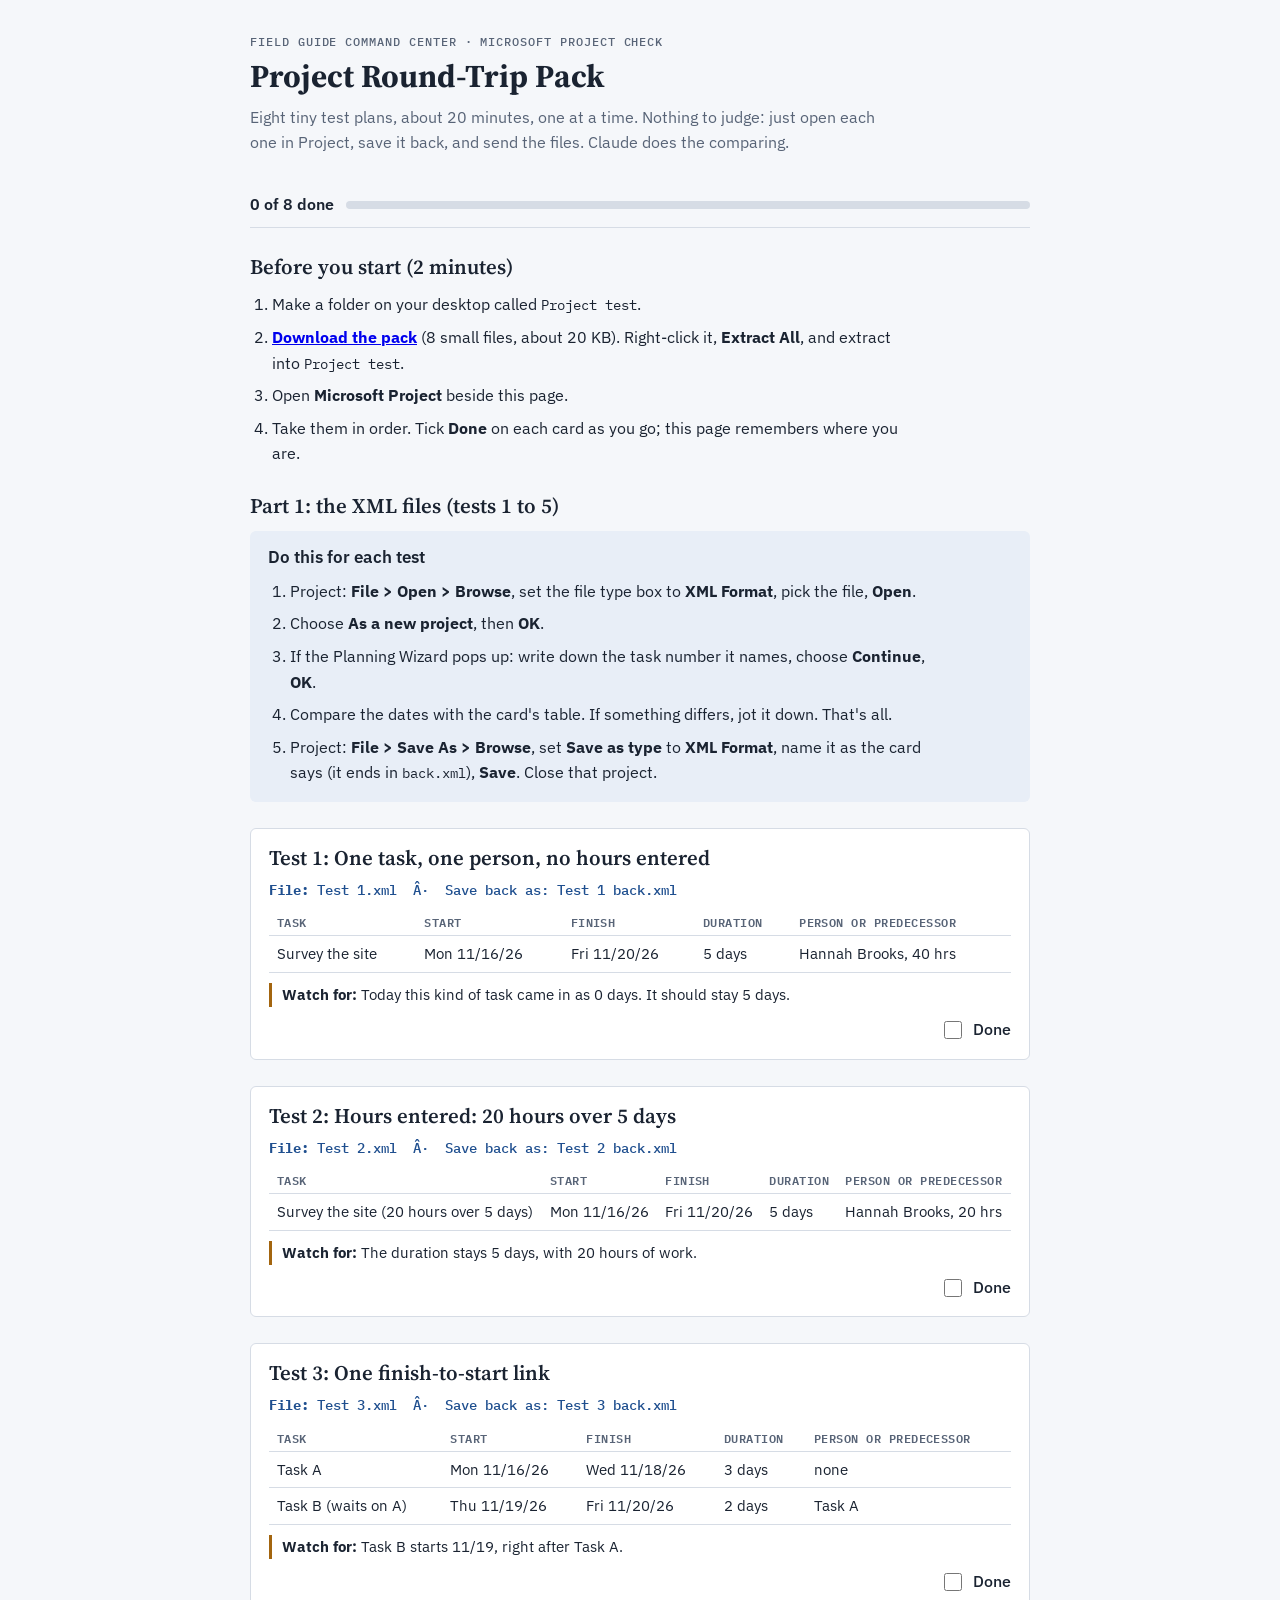
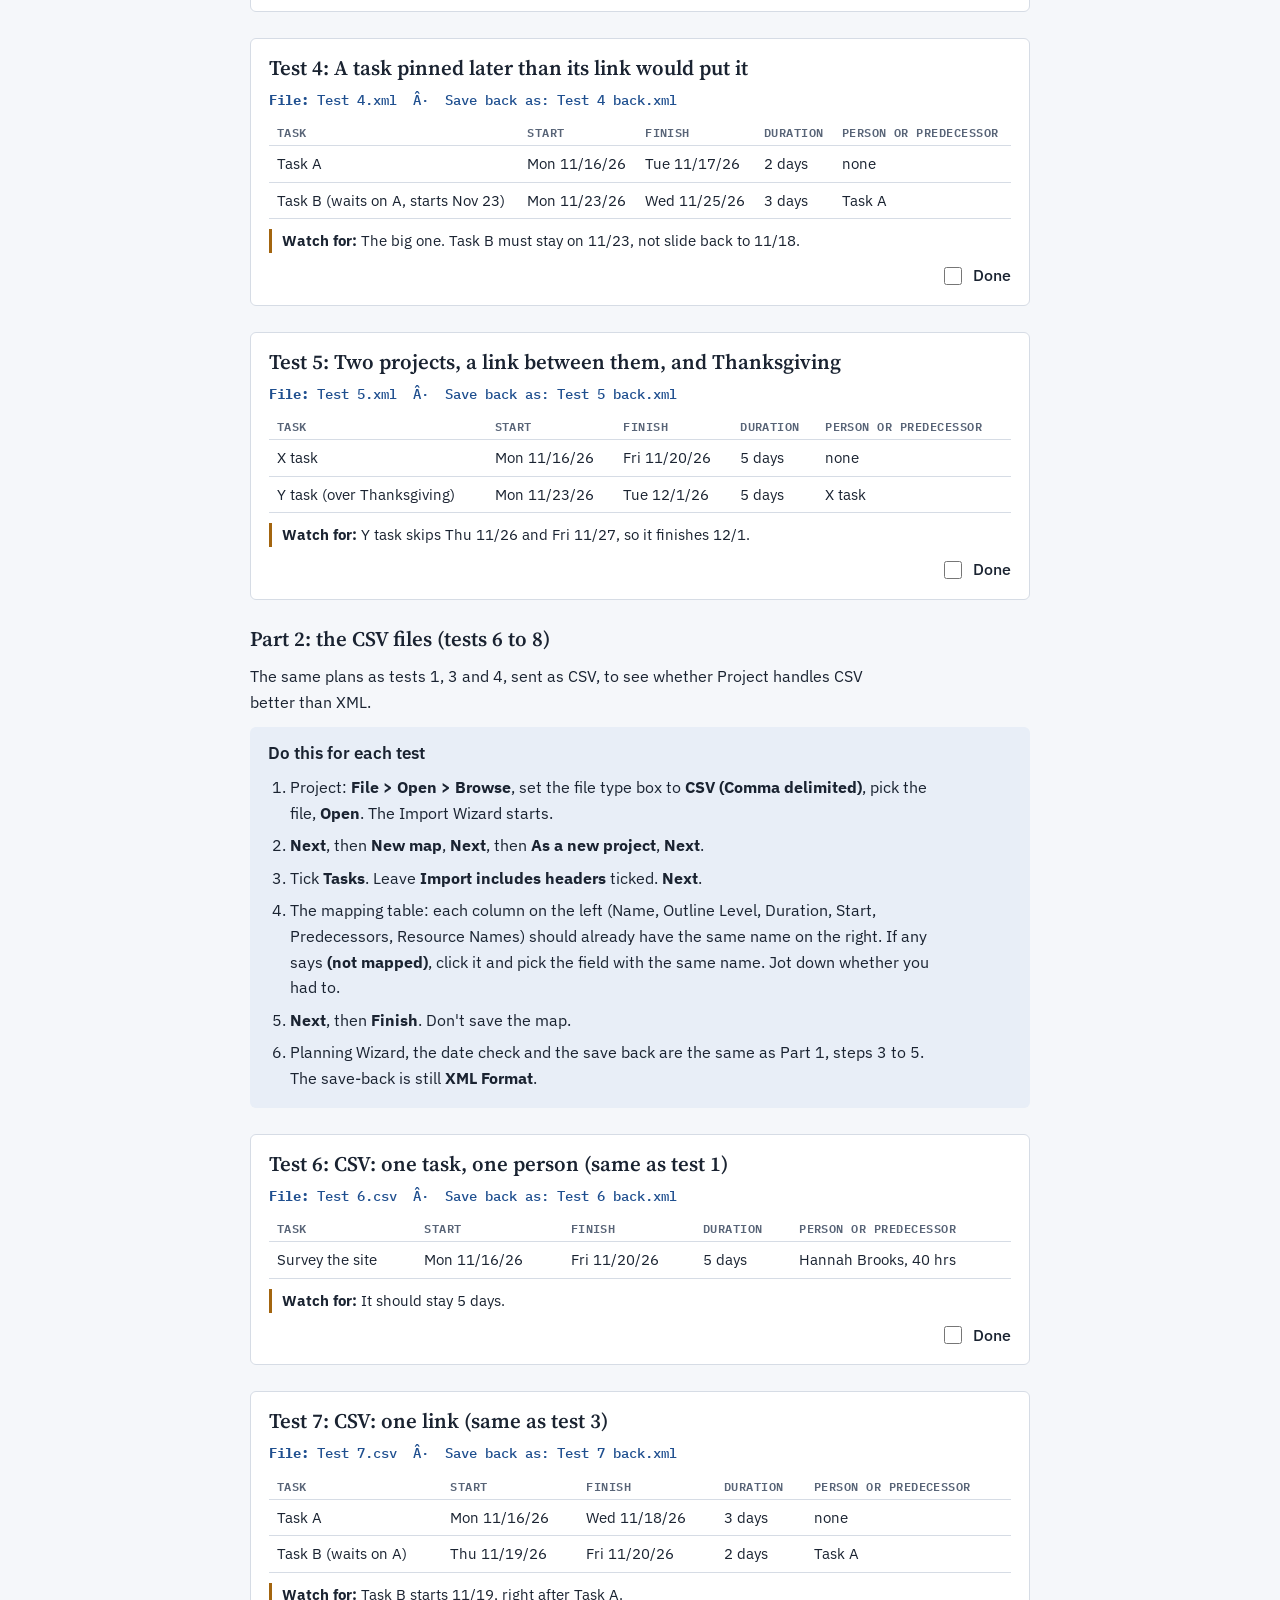
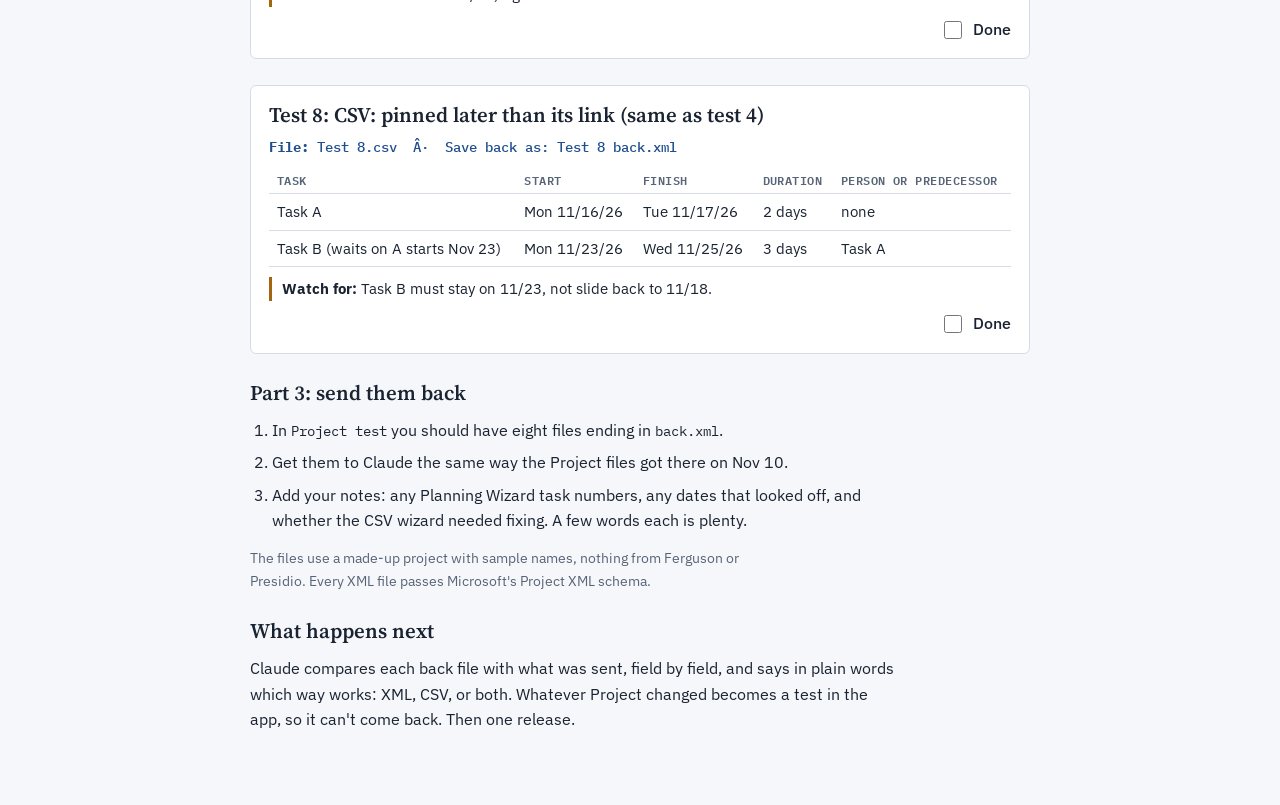
==== pt-0b9b662c30bc/index.html @ ad1e017f "Update downloads Nov 10, 2026" ====
<!doctype html><html lang="en"><head><meta charset="utf-8"><meta name="viewport" content="width=device-width, initial-scale=1"><meta name="robots" content="noindex, nofollow"><title>Project Round-Trip Pack</title>
<meta name="claude:viewport-fit-sides" content="cover">
<link rel="stylesheet" href="https://fonts.googleapis.com/css2?family=Source+Serif+4:opsz,wght@8..60,600;8..60,700&family=IBM+Plex+Sans:wght@400;500;600&family=IBM+Plex+Mono:wght@400;500&display=swap">
<style>
/* Layout: a guided walkthrough in one column; a sticky progress line, a routine box per part, one card per test file */
:root {
  --bg: #f5f7fa; --panel: #ffffff; --ink: #1a2331; --muted: #586477; --rule: #d6dce5;
  --accent: #1f4f8f; --ok: #2f7a4a; --warn: #a3650f; --tint: #e8eef7;
  --serif: "Source Serif 4", Georgia, serif;
  --sans: "IBM Plex Sans", "Segoe UI", system-ui, sans-serif;
  --mono: "IBM Plex Mono", Consolas, monospace;
}
@media (prefers-color-scheme: dark) { :root:not([data-theme="light"]) {
  --bg: #10151c; --panel: #18202a; --ink: #e4e9f0; --muted: #9aa6b6; --rule: #2c3644;
  --accent: #7fb0f0; --ok: #6cc38e; --warn: #e0a84e; --tint: #1c2838; color-scheme: dark } }
:root[data-theme="dark"] {
  --bg: #10151c; --panel: #18202a; --ink: #e4e9f0; --muted: #9aa6b6; --rule: #2c3644;
  --accent: #7fb0f0; --ok: #6cc38e; --warn: #e0a84e; --tint: #1c2838; color-scheme: dark }
body { background: var(--bg); color: var(--ink); font: 16px/1.6 var(--sans); }
body::before { content: ""; position: fixed; inset: 0 0 auto; height: env(safe-area-inset-top, 0px); z-index: 10; background: var(--bg); }
.wrap { max-width: 780px; margin: 0 auto; padding-block: 28px 64px; padding-left: max(16px, env(safe-area-inset-left, 0px)); padding-right: max(16px, env(safe-area-inset-right, 0px)); display: grid; gap: 26px; }
h1 { font: 700 2rem/1.15 var(--serif); margin: 0; text-wrap: balance; }
h2 { font: 600 1.3rem/1.25 var(--serif); margin: 0; text-wrap: balance; }
h3 { font: 600 1.05rem/1.3 var(--sans); margin: 0; }
p { margin: 0; max-width: 65ch; }
.lede { color: var(--muted); }
.eyebrow { font: 500 .74rem/1 var(--mono); letter-spacing: .08em; text-transform: uppercase; color: var(--muted); }
section { display: grid; gap: 12px; min-width: 0; }
ol, ul { margin: 0; padding-left: 22px; display: grid; gap: 7px; max-width: 65ch; }
code { font-family: var(--mono); font-size: .9em; }
.progress { position: sticky; top: env(safe-area-inset-top, 0px); z-index: 5; background: var(--bg); border-bottom: 1px solid var(--rule); padding-block: 10px; display: flex; gap: 12px; align-items: center; font-weight: 600; }
.bar { flex: 1; height: 8px; background: var(--rule); border-radius: 4px; overflow: hidden; }
.bar i { display: block; height: 100%; width: 0; background: var(--ok); transition: width .3s; }
@media (prefers-reduced-motion: reduce) { .bar i { transition: none; } }
.routine { background: var(--tint); border-radius: 6px; padding: 16px 18px; display: grid; gap: 10px; }
.card { background: var(--panel); border: 1px solid var(--rule); border-radius: 6px; padding: 16px 18px; display: grid; gap: 10px; min-width: 0; }
.card.is-done { border-color: var(--ok); }
.head { display: flex; flex-wrap: wrap; gap: 6px 14px; align-items: baseline; justify-content: space-between; }
.fname { font: 500 .88rem/1.3 var(--mono); color: var(--accent); overflow-wrap: anywhere; }
.tablewrap { overflow-x: auto; }
table { border-collapse: collapse; width: 100%; font-size: .92rem; font-variant-numeric: tabular-nums; }
th, td { text-align: left; vertical-align: top; padding: 6px 8px; border-bottom: 1px solid var(--rule); }
th { font: 600 .74rem/1.2 var(--mono); letter-spacing: .04em; text-transform: uppercase; color: var(--muted); }
.watch { border-left: 3px solid var(--warn); padding-left: 10px; font-size: .94rem; }
textarea { width: 100%; box-sizing: border-box; height: 5.5em; font: 12px/1.4 var(--mono); background: var(--bg); color: var(--ink); border: 1px solid var(--rule); border-radius: 4px; padding: 8px; resize: vertical; }
.row { display: flex; flex-wrap: wrap; gap: 10px 16px; align-items: center; }
button { font: 600 .9rem/1 var(--sans); color: var(--panel); background: var(--accent); border: 0; border-radius: 4px; padding: 9px 14px; cursor: pointer; }
button:focus-visible, textarea:focus-visible, input:focus-visible { outline: 2px solid var(--accent); outline-offset: 2px; }
label.check { display: flex; gap: 8px; align-items: center; font-weight: 500; cursor: pointer; }
input[type=checkbox] { width: 18px; height: 18px; accent-color: var(--ok); }
.done { color: var(--ok); font-weight: 600; font-size: .9rem; }
.small { font-size: .9rem; color: var(--muted); }
</style></head><body>

<div class="wrap">
  <header style="display:grid;gap:10px">
    <div class="eyebrow">Field Guide Command Center · Microsoft Project check</div>
    <h1>Project Round-Trip Pack</h1>
    <p class="lede">Eight tiny test plans, about 20 minutes, one at a time. Nothing to judge: just open each one in Project, save it back, and send the files. Claude does the comparing.</p>
  </header>

  <div class="progress" aria-live="polite"><span id="count">0 of 8 done</span><div class="bar"><i id="fill"></i></div></div>

  <section>
    <h2>Before you start (2 minutes)</h2>
    <ol>
      <li>Make a folder on your desktop called <code>Project test</code>.</li>
      <li><a href="Project-test-pack.zip"><b>Download the pack</b></a> (8 small files, about 20 KB). Right-click it, <b>Extract All</b>, and extract into <code>Project test</code>.</li>
      <li>Open <b>Microsoft Project</b> beside this page.</li>
      <li>Take them in order. Tick <b>Done</b> on each card as you go; this page remembers where you are.</li>
    </ol>
  </section>

  <section>
    <h2>Part 1: the XML files (tests 1 to 5)</h2>
    <div class="routine">
      <h3>Do this for each test</h3>
      <ol>
        <li>Project: <b>File &gt; Open &gt; Browse</b>, set the file type box to <b>XML Format</b>, pick the file, <b>Open</b>.</li>
        <li>Choose <b>As a new project</b>, then <b>OK</b>.</li>
        <li>If the Planning Wizard pops up: write down the task number it names, choose <b>Continue</b>, <b>OK</b>.</li>
        <li>Compare the dates with the card's table. If something differs, jot it down. That's all.</li>
        <li>Project: <b>File &gt; Save As &gt; Browse</b>, set <b>Save as type</b> to <b>XML Format</b>, name it as the card says (it ends in <code>back.xml</code>), <b>Save</b>. Close that project.</li>
      </ol>
    </div>
  </section>

    <section class="card" aria-labelledby="h1">
    <div class="head"><h2 id="h1">Test 1: One task, one person, no hours entered</h2></div>
    <p class="fname"><b>File:</b> Test 1.xml &nbsp;Â·&nbsp; Save back as: Test 1 back.xml</p>
    <div class="tablewrap"><table><thead><tr><th>Task</th><th>Start</th><th>Finish</th><th>Duration</th><th>Person or predecessor</th></tr></thead><tbody><tr><td>Survey the site</td><td>Mon 11/16/26</td><td>Fri 11/20/26</td><td>5 days</td><td>Hannah Brooks, 40 hrs</td></tr></tbody></table></div>
    <p class="watch"><b>Watch for:</b> Today this kind of task came in as 0 days. It should stay 5 days.</p>
        <div class="row"><label class="check" style="margin-left:auto"><input type="checkbox" id="d1" data-done="1"> Done</label></div>
  </section>
  <section class="card" aria-labelledby="h2">
    <div class="head"><h2 id="h2">Test 2: Hours entered: 20 hours over 5 days</h2></div>
    <p class="fname"><b>File:</b> Test 2.xml &nbsp;Â·&nbsp; Save back as: Test 2 back.xml</p>
    <div class="tablewrap"><table><thead><tr><th>Task</th><th>Start</th><th>Finish</th><th>Duration</th><th>Person or predecessor</th></tr></thead><tbody><tr><td>Survey the site (20 hours over 5 days)</td><td>Mon 11/16/26</td><td>Fri 11/20/26</td><td>5 days</td><td>Hannah Brooks, 20 hrs</td></tr></tbody></table></div>
    <p class="watch"><b>Watch for:</b> The duration stays 5 days, with 20 hours of work.</p>
        <div class="row"><label class="check" style="margin-left:auto"><input type="checkbox" id="d2" data-done="2"> Done</label></div>
  </section>
  <section class="card" aria-labelledby="h3">
    <div class="head"><h2 id="h3">Test 3: One finish-to-start link</h2></div>
    <p class="fname"><b>File:</b> Test 3.xml &nbsp;Â·&nbsp; Save back as: Test 3 back.xml</p>
    <div class="tablewrap"><table><thead><tr><th>Task</th><th>Start</th><th>Finish</th><th>Duration</th><th>Person or predecessor</th></tr></thead><tbody><tr><td>Task A</td><td>Mon 11/16/26</td><td>Wed 11/18/26</td><td>3 days</td><td>none</td></tr><tr><td>Task B (waits on A)</td><td>Thu 11/19/26</td><td>Fri 11/20/26</td><td>2 days</td><td>Task A</td></tr></tbody></table></div>
    <p class="watch"><b>Watch for:</b> Task B starts 11/19, right after Task A.</p>
        <div class="row"><label class="check" style="margin-left:auto"><input type="checkbox" id="d3" data-done="3"> Done</label></div>
  </section>
  <section class="card" aria-labelledby="h4">
    <div class="head"><h2 id="h4">Test 4: A task pinned later than its link would put it</h2></div>
    <p class="fname"><b>File:</b> Test 4.xml &nbsp;Â·&nbsp; Save back as: Test 4 back.xml</p>
    <div class="tablewrap"><table><thead><tr><th>Task</th><th>Start</th><th>Finish</th><th>Duration</th><th>Person or predecessor</th></tr></thead><tbody><tr><td>Task A</td><td>Mon 11/16/26</td><td>Tue 11/17/26</td><td>2 days</td><td>none</td></tr><tr><td>Task B (waits on A, starts Nov 23)</td><td>Mon 11/23/26</td><td>Wed 11/25/26</td><td>3 days</td><td>Task A</td></tr></tbody></table></div>
    <p class="watch"><b>Watch for:</b> The big one. Task B must stay on 11/23, not slide back to 11/18.</p>
        <div class="row"><label class="check" style="margin-left:auto"><input type="checkbox" id="d4" data-done="4"> Done</label></div>
  </section>
  <section class="card" aria-labelledby="h5">
    <div class="head"><h2 id="h5">Test 5: Two projects, a link between them, and Thanksgiving</h2></div>
    <p class="fname"><b>File:</b> Test 5.xml &nbsp;Â·&nbsp; Save back as: Test 5 back.xml</p>
    <div class="tablewrap"><table><thead><tr><th>Task</th><th>Start</th><th>Finish</th><th>Duration</th><th>Person or predecessor</th></tr></thead><tbody><tr><td>X task</td><td>Mon 11/16/26</td><td>Fri 11/20/26</td><td>5 days</td><td>none</td></tr><tr><td>Y task (over Thanksgiving)</td><td>Mon 11/23/26</td><td>Tue 12/1/26</td><td>5 days</td><td>X task</td></tr></tbody></table></div>
    <p class="watch"><b>Watch for:</b> Y task skips Thu 11/26 and Fri 11/27, so it finishes 12/1.</p>
        <div class="row"><label class="check" style="margin-left:auto"><input type="checkbox" id="d5" data-done="5"> Done</label></div>
  </section>

  <section>
    <h2>Part 2: the CSV files (tests 6 to 8)</h2>
    <p>The same plans as tests 1, 3 and 4, sent as CSV, to see whether Project handles CSV better than XML.</p>
    <div class="routine">
      <h3>Do this for each test</h3>
      <ol>
        <li>Project: <b>File &gt; Open &gt; Browse</b>, set the file type box to <b>CSV (Comma delimited)</b>, pick the file, <b>Open</b>. The Import Wizard starts.</li>
        <li><b>Next</b>, then <b>New map</b>, <b>Next</b>, then <b>As a new project</b>, <b>Next</b>.</li>
        <li>Tick <b>Tasks</b>. Leave <b>Import includes headers</b> ticked. <b>Next</b>.</li>
        <li>The mapping table: each column on the left (Name, Outline Level, Duration, Start, Predecessors, Resource Names) should already have the same name on the right. If any says <b>(not mapped)</b>, click it and pick the field with the same name. Jot down whether you had to.</li>
        <li><b>Next</b>, then <b>Finish</b>. Don't save the map.</li>
        <li>Planning Wizard, the date check and the save back are the same as Part 1, steps 3 to 5. The save-back is still <b>XML Format</b>.</li>
      </ol>
    </div>
  </section>

    <section class="card" aria-labelledby="h6">
    <div class="head"><h2 id="h6">Test 6: CSV: one task, one person (same as test 1)</h2></div>
    <p class="fname"><b>File:</b> Test 6.csv &nbsp;Â·&nbsp; Save back as: Test 6 back.xml</p>
    <div class="tablewrap"><table><thead><tr><th>Task</th><th>Start</th><th>Finish</th><th>Duration</th><th>Person or predecessor</th></tr></thead><tbody><tr><td>Survey the site</td><td>Mon 11/16/26</td><td>Fri 11/20/26</td><td>5 days</td><td>Hannah Brooks, 40 hrs</td></tr></tbody></table></div>
    <p class="watch"><b>Watch for:</b> It should stay 5 days.</p>
        <div class="row"><label class="check" style="margin-left:auto"><input type="checkbox" id="d6" data-done="6"> Done</label></div>
  </section>
  <section class="card" aria-labelledby="h7">
    <div class="head"><h2 id="h7">Test 7: CSV: one link (same as test 3)</h2></div>
    <p class="fname"><b>File:</b> Test 7.csv &nbsp;Â·&nbsp; Save back as: Test 7 back.xml</p>
    <div class="tablewrap"><table><thead><tr><th>Task</th><th>Start</th><th>Finish</th><th>Duration</th><th>Person or predecessor</th></tr></thead><tbody><tr><td>Task A</td><td>Mon 11/16/26</td><td>Wed 11/18/26</td><td>3 days</td><td>none</td></tr><tr><td>Task B (waits on A)</td><td>Thu 11/19/26</td><td>Fri 11/20/26</td><td>2 days</td><td>Task A</td></tr></tbody></table></div>
    <p class="watch"><b>Watch for:</b> Task B starts 11/19, right after Task A.</p>
        <div class="row"><label class="check" style="margin-left:auto"><input type="checkbox" id="d7" data-done="7"> Done</label></div>
  </section>
  <section class="card" aria-labelledby="h8">
    <div class="head"><h2 id="h8">Test 8: CSV: pinned later than its link (same as test 4)</h2></div>
    <p class="fname"><b>File:</b> Test 8.csv &nbsp;Â·&nbsp; Save back as: Test 8 back.xml</p>
    <div class="tablewrap"><table><thead><tr><th>Task</th><th>Start</th><th>Finish</th><th>Duration</th><th>Person or predecessor</th></tr></thead><tbody><tr><td>Task A</td><td>Mon 11/16/26</td><td>Tue 11/17/26</td><td>2 days</td><td>none</td></tr><tr><td>Task B (waits on A starts Nov 23)</td><td>Mon 11/23/26</td><td>Wed 11/25/26</td><td>3 days</td><td>Task A</td></tr></tbody></table></div>
    <p class="watch"><b>Watch for:</b> Task B must stay on 11/23, not slide back to 11/18.</p>
        <div class="row"><label class="check" style="margin-left:auto"><input type="checkbox" id="d8" data-done="8"> Done</label></div>
  </section>

  <section>
    <h2>Part 3: send them back</h2>
    <ol>
      <li>In <code>Project test</code> you should have eight files ending in <code>back.xml</code>.</li>
      <li>Get them to Claude the same way the Project files got there on Nov 10.</li>
      <li>Add your notes: any Planning Wizard task numbers, any dates that looked off, and whether the CSV wizard needed fixing. A few words each is plenty.</li>
    </ol>
    <p class="small">The files use a made-up project with sample names, nothing from Ferguson or Presidio. Every XML file passes Microsoft's Project XML schema.</p>
  </section>

  <section>
    <h2>What happens next</h2>
    <p>Claude compares each back file with what was sent, field by field, and says in plain words which way works: XML, CSV, or both. Whatever Project changed becomes a test in the app, so it can't come back. Then one release.</p>
  </section>
</div>

<script>
const KEY = 'pack-done-v2';
let done = {};
try { done = JSON.parse(localStorage.getItem(KEY) || '{}') || {}; } catch (e) { done = {}; }
const boxes = [...document.querySelectorAll('input[data-done]')];
const paint = () => {
  const n = boxes.filter(b => b.checked).length;
  document.getElementById('count').textContent = `${n} of ${boxes.length} done`;
  document.getElementById('fill').style.width = (100 * n / boxes.length) + '%';
  boxes.forEach(b => b.closest('.card').classList.toggle('is-done', b.checked));
};
boxes.forEach(b => {
  b.checked = !!done[b.dataset.done];
  b.addEventListener('change', () => {
    done[b.dataset.done] = b.checked;
    try { localStorage.setItem(KEY, JSON.stringify(done)); } catch (e) {}
    paint();
  });
});
paint();
document.querySelectorAll('[data-copy]').forEach(b => b.addEventListener('click', () => {
  const ta = document.getElementById(b.dataset.copy), msg = b.parentElement.querySelector('.done');
  const fallback = () => { ta.focus(); ta.select(); msg.textContent = 'Selected: press Ctrl+C'; };
  try {
    navigator.clipboard.writeText(ta.value).then(() => { msg.textContent = 'Copied. Paste into Notepad.'; }, fallback);
  } catch (e) { fallback(); }
}));
</script></body></html>
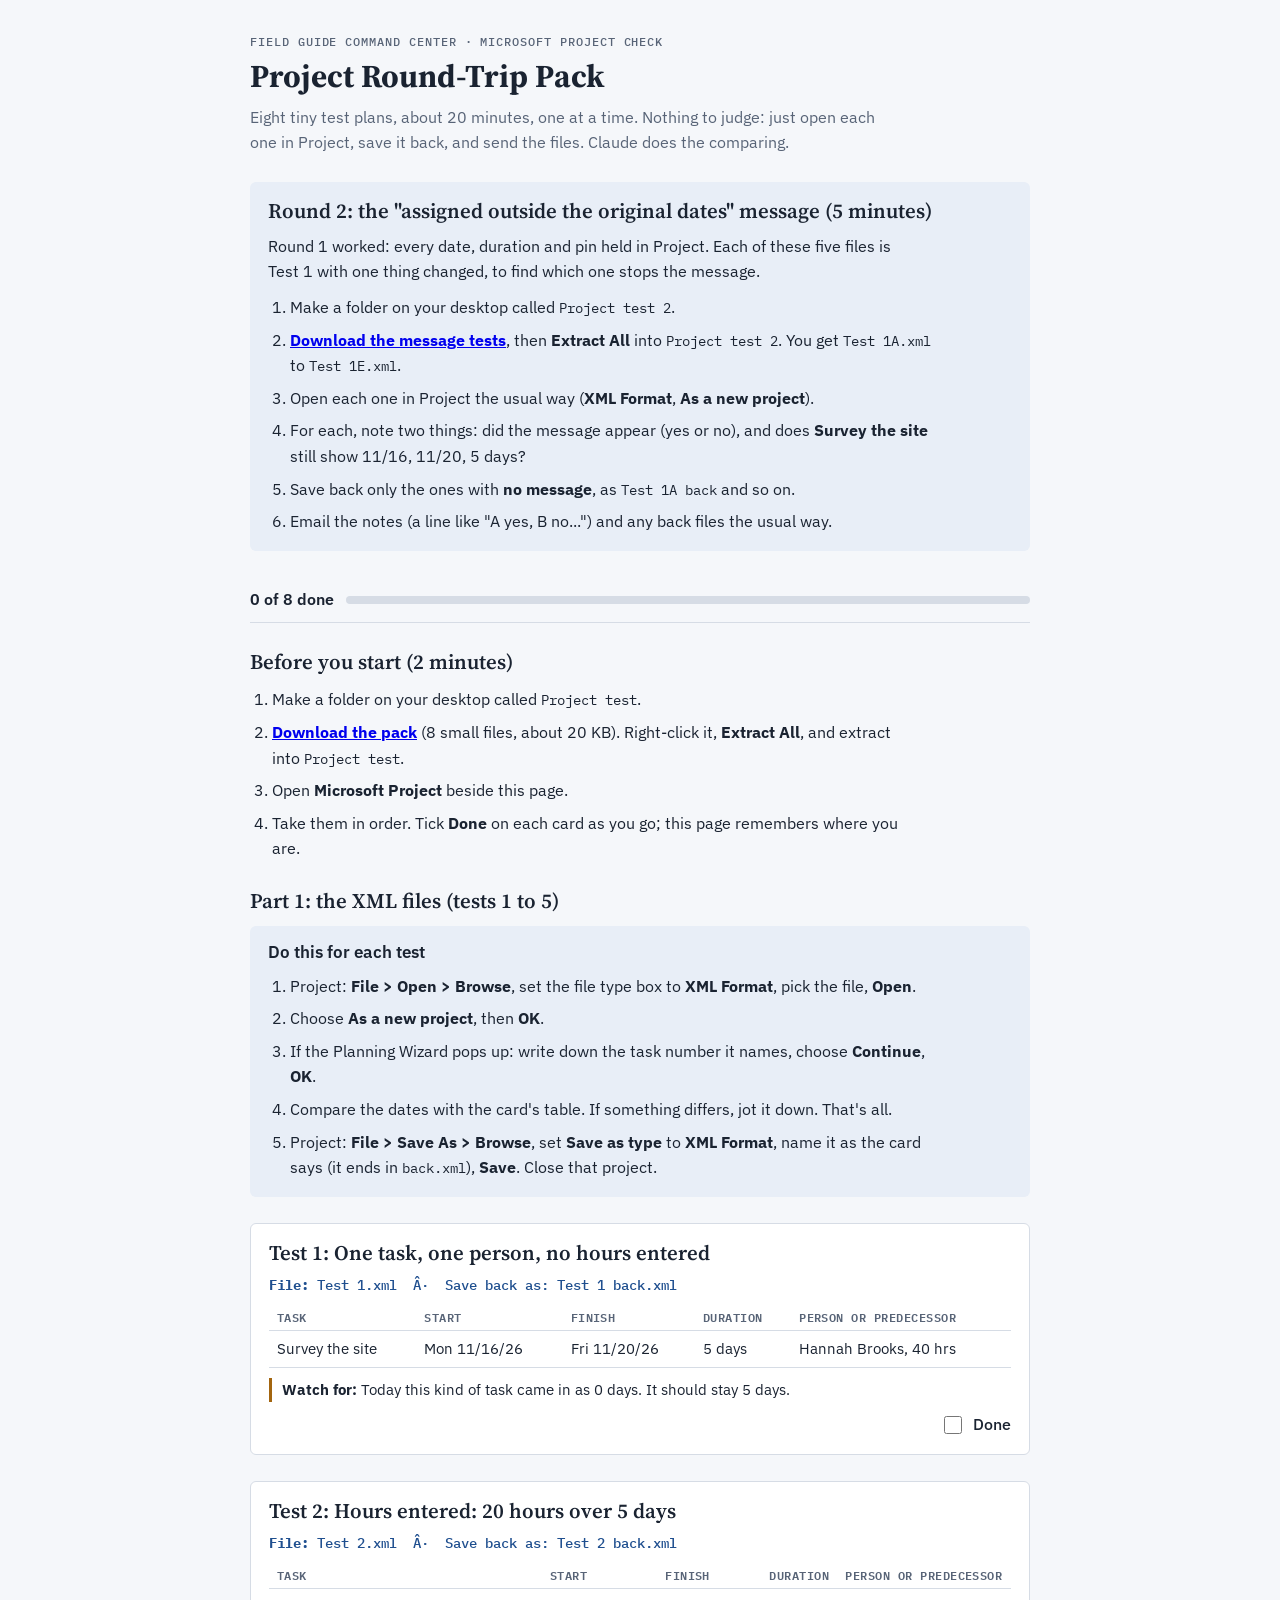
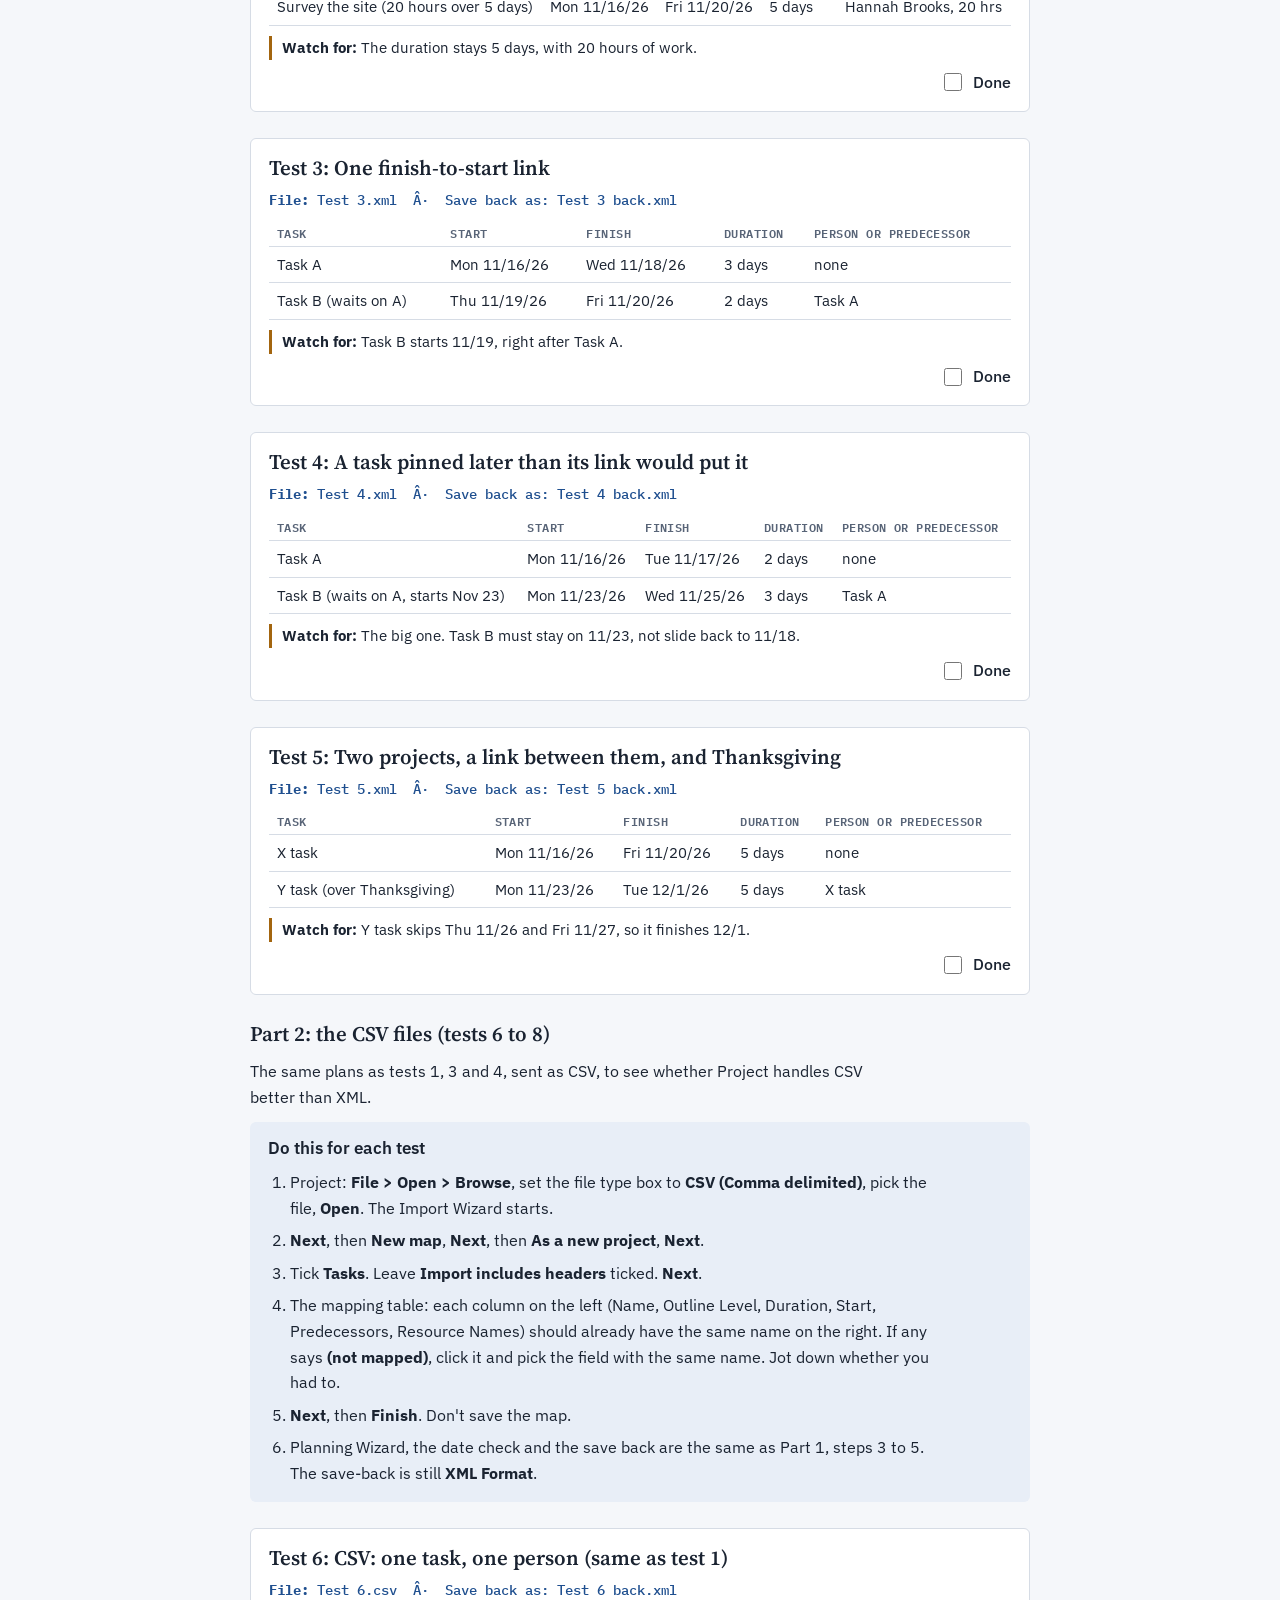
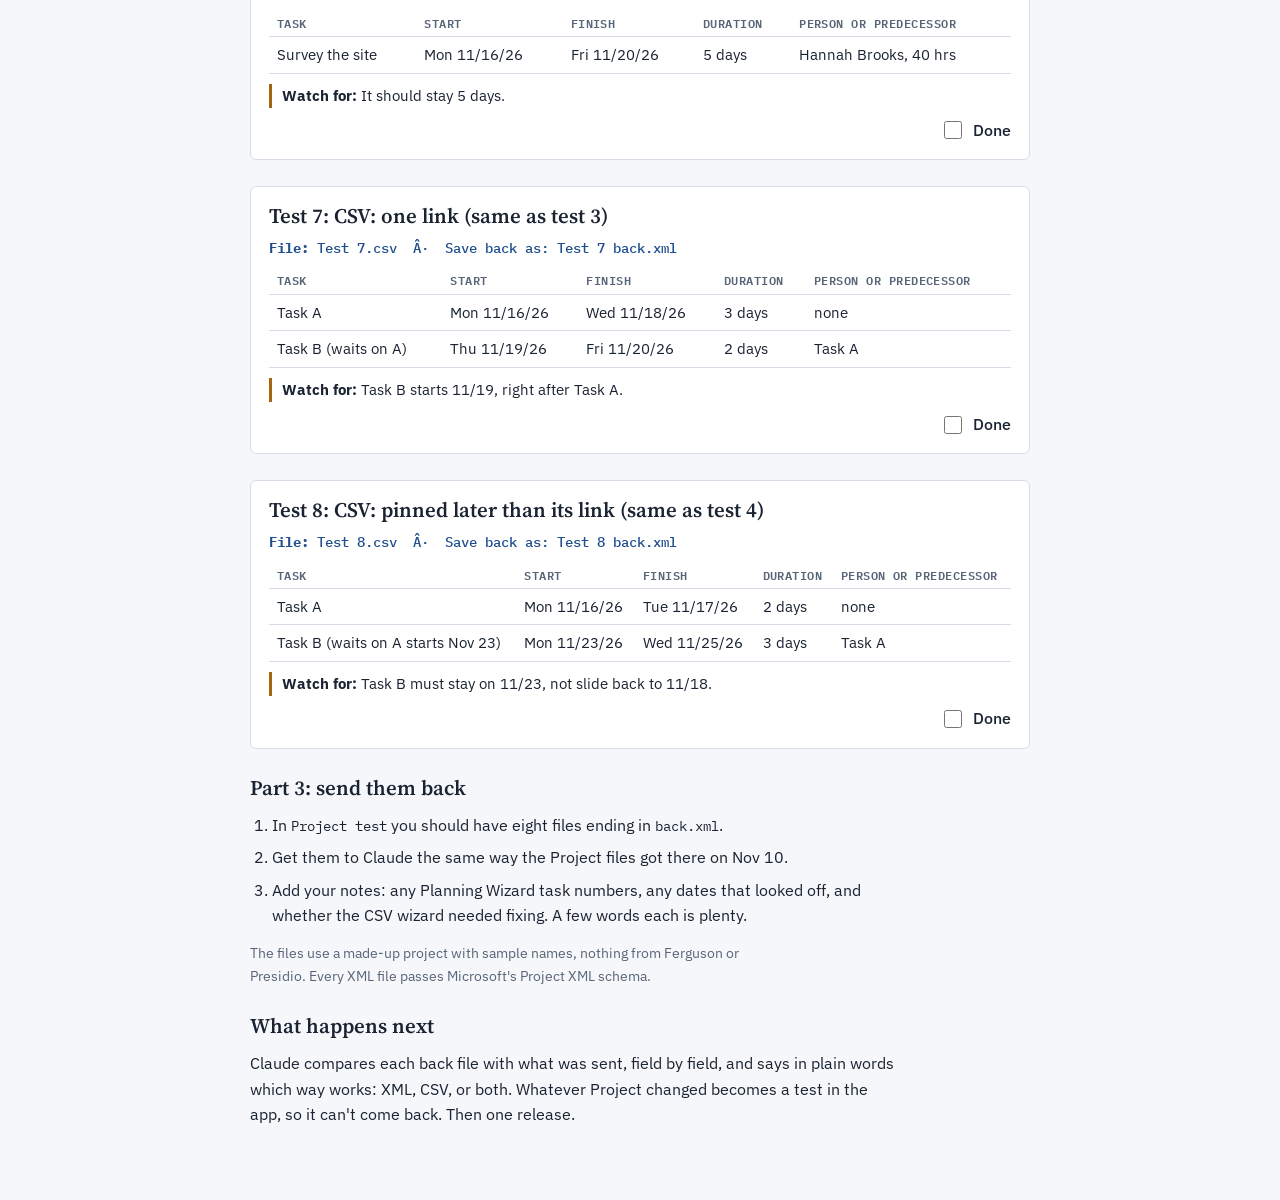
==== commit 6594e00a: "Update downloads Nov 10, 2026" ====
--- a/pt-0b9b662c30bc/index.html
+++ b/pt-0b9b662c30bc/index.html
@@ -59,6 +59,19 @@
     <p class="lede">Eight tiny test plans, about 20 minutes, one at a time. Nothing to judge: just open each one in Project, save it back, and send the files. Claude does the comparing.</p>
   </header>
 
+  <section class="routine" aria-labelledby="r2">
+    <h2 id="r2">Round 2: the "assigned outside the original dates" message (5 minutes)</h2>
+    <p>Round 1 worked: every date, duration and pin held in Project. Each of these five files is Test 1 with one thing changed, to find which one stops the message.</p>
+    <ol>
+      <li>Make a folder on your desktop called <code>Project test 2</code>.</li>
+      <li><a href="Message-tests.zip"><b>Download the message tests</b></a>, then <b>Extract All</b> into <code>Project test 2</code>. You get <code>Test 1A.xml</code> to <code>Test 1E.xml</code>.</li>
+      <li>Open each one in Project the usual way (<b>XML Format</b>, <b>As a new project</b>).</li>
+      <li>For each, note two things: did the message appear (yes or no), and does <b>Survey the site</b> still show 11/16, 11/20, 5 days?</li>
+      <li>Save back only the ones with <b>no message</b>, as <code>Test 1A back</code> and so on.</li>
+      <li>Email the notes (a line like "A yes, B no...") and any back files the usual way.</li>
+    </ol>
+  </section>
+
   <div class="progress" aria-live="polite"><span id="count">0 of 8 done</span><div class="bar"><i id="fill"></i></div></div>
 
   <section>
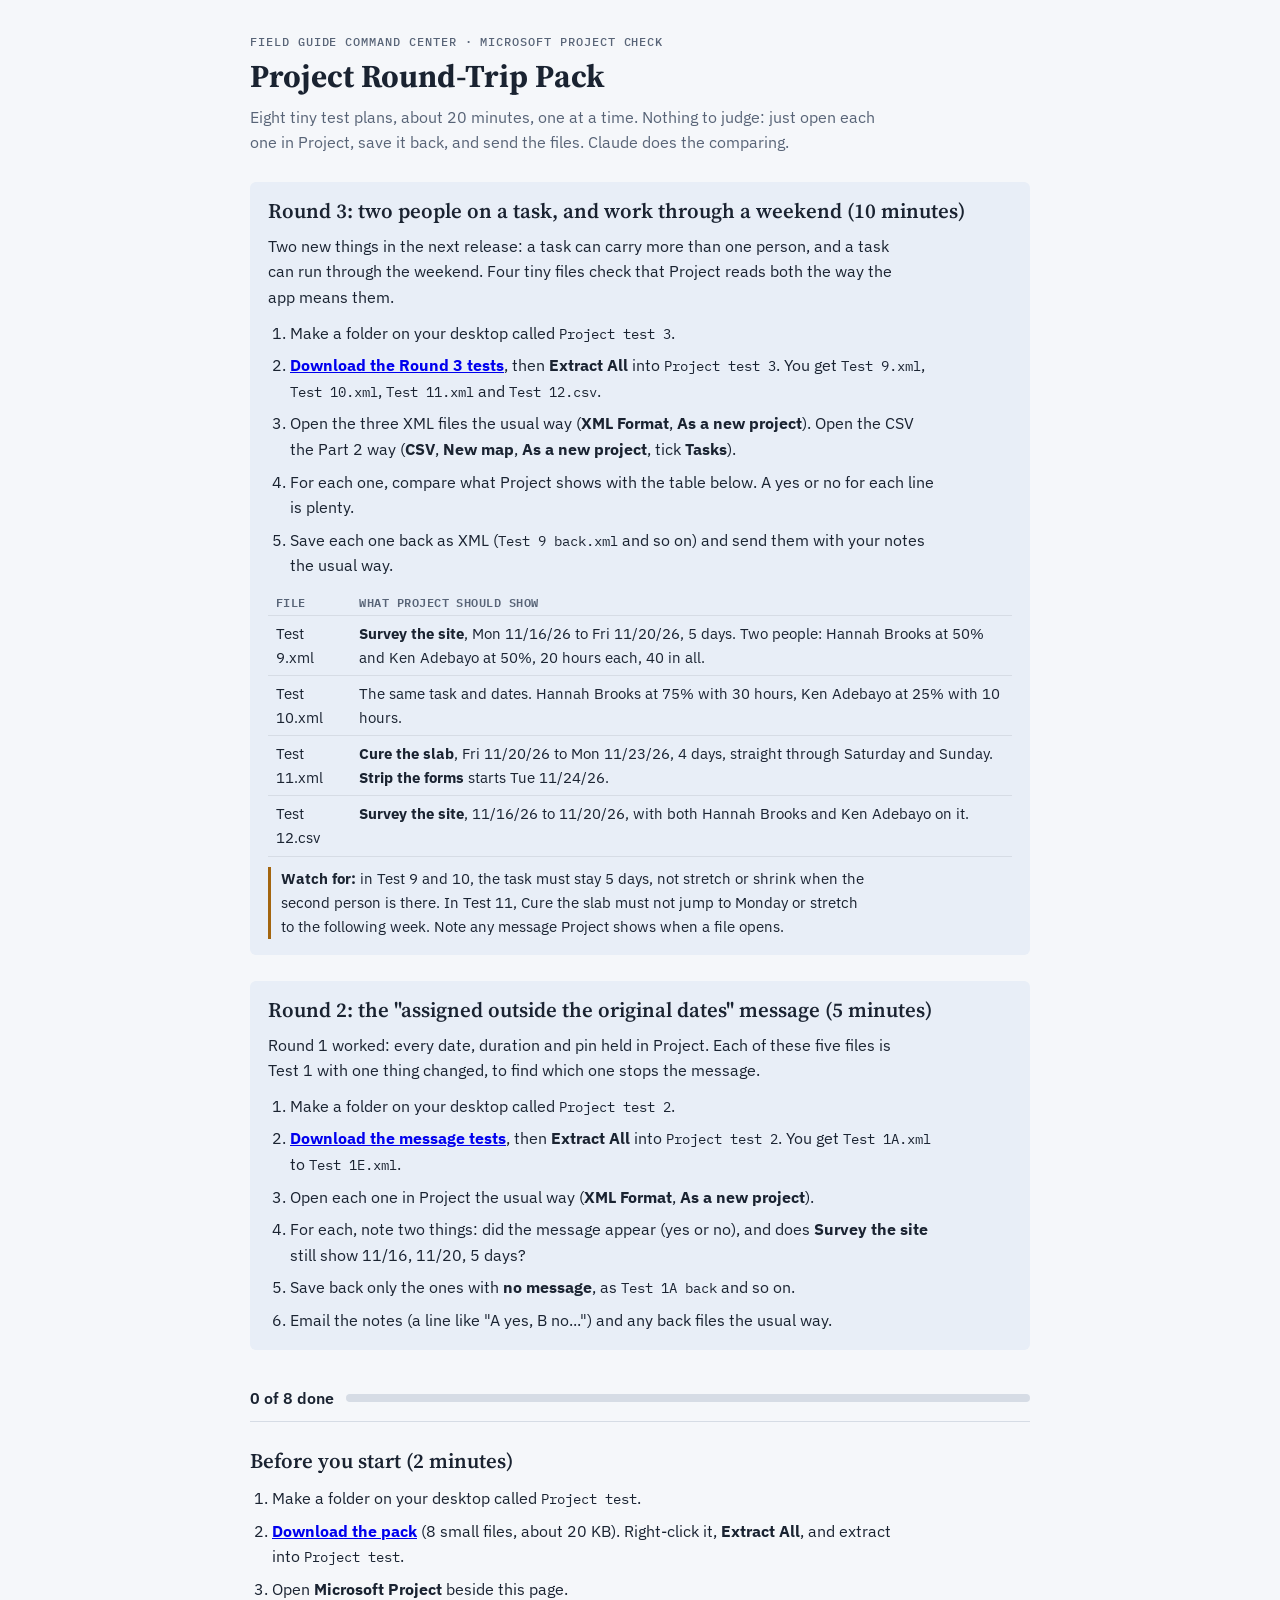
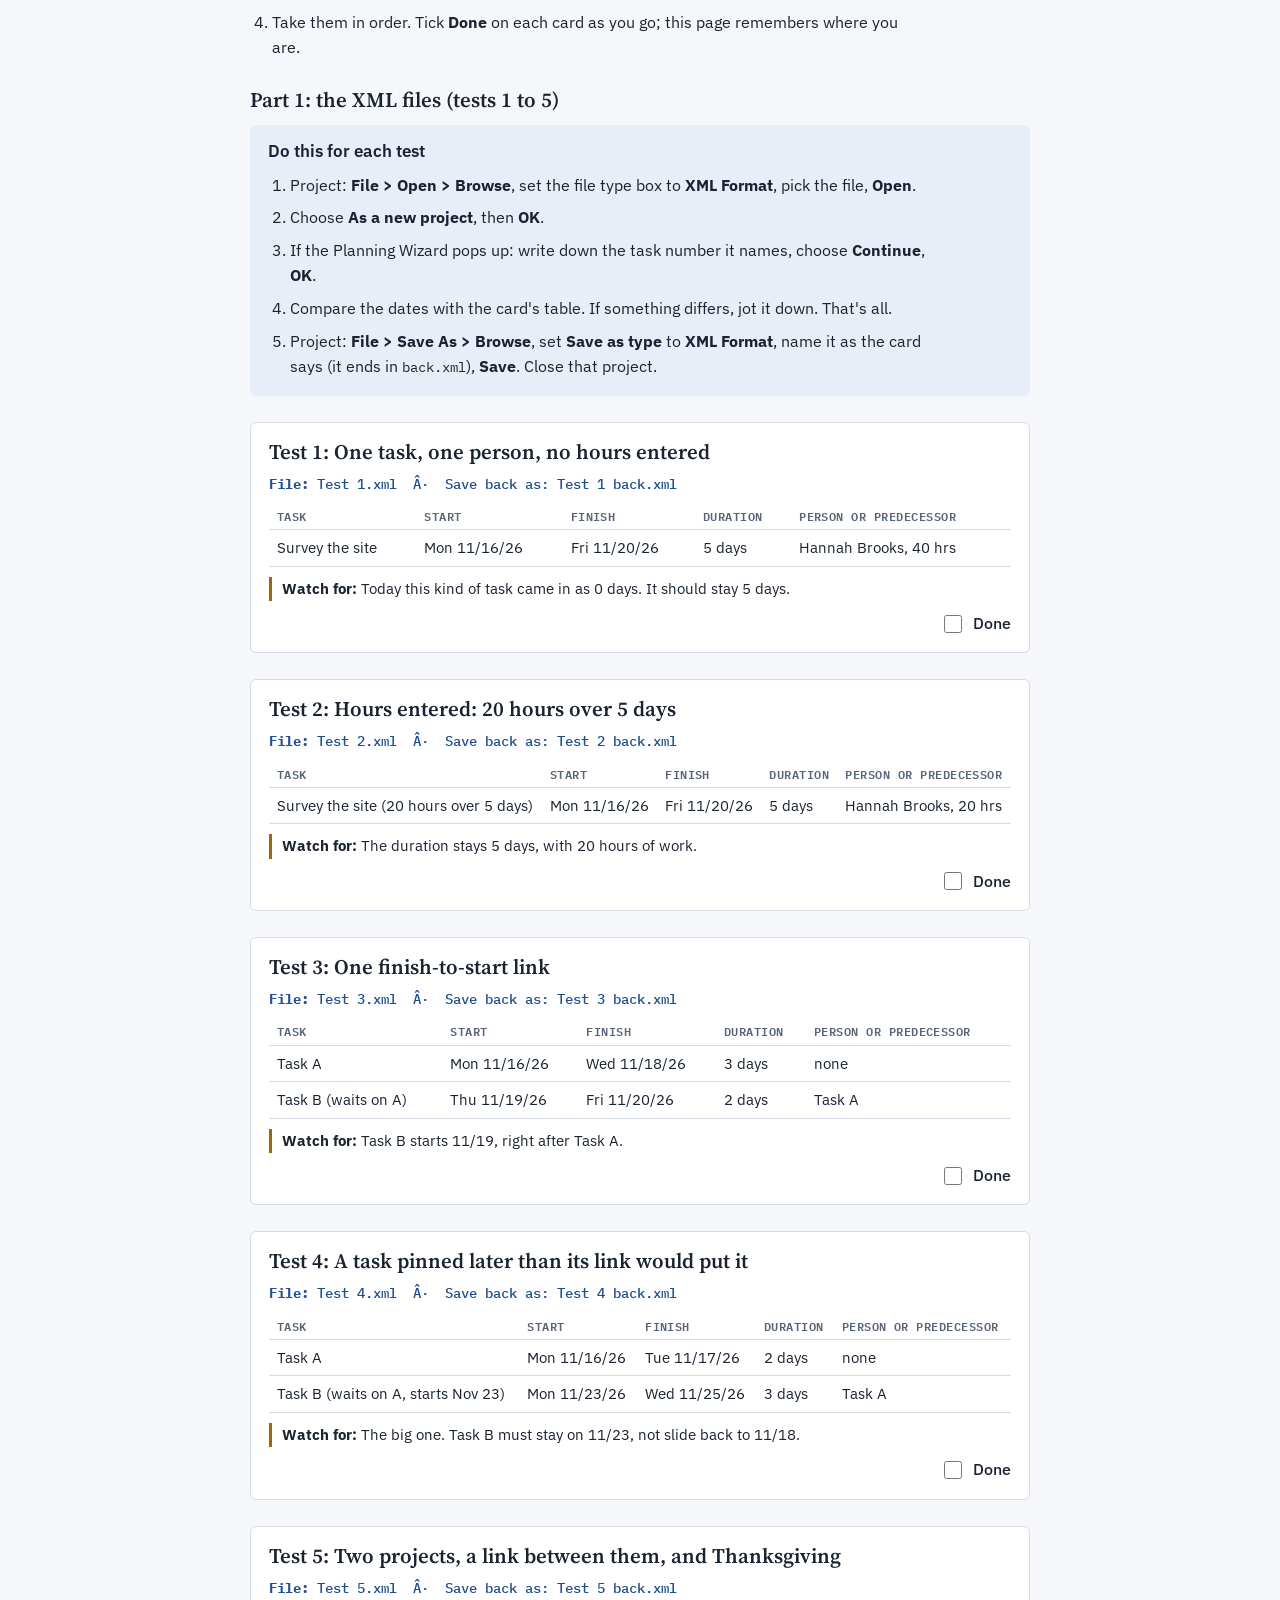
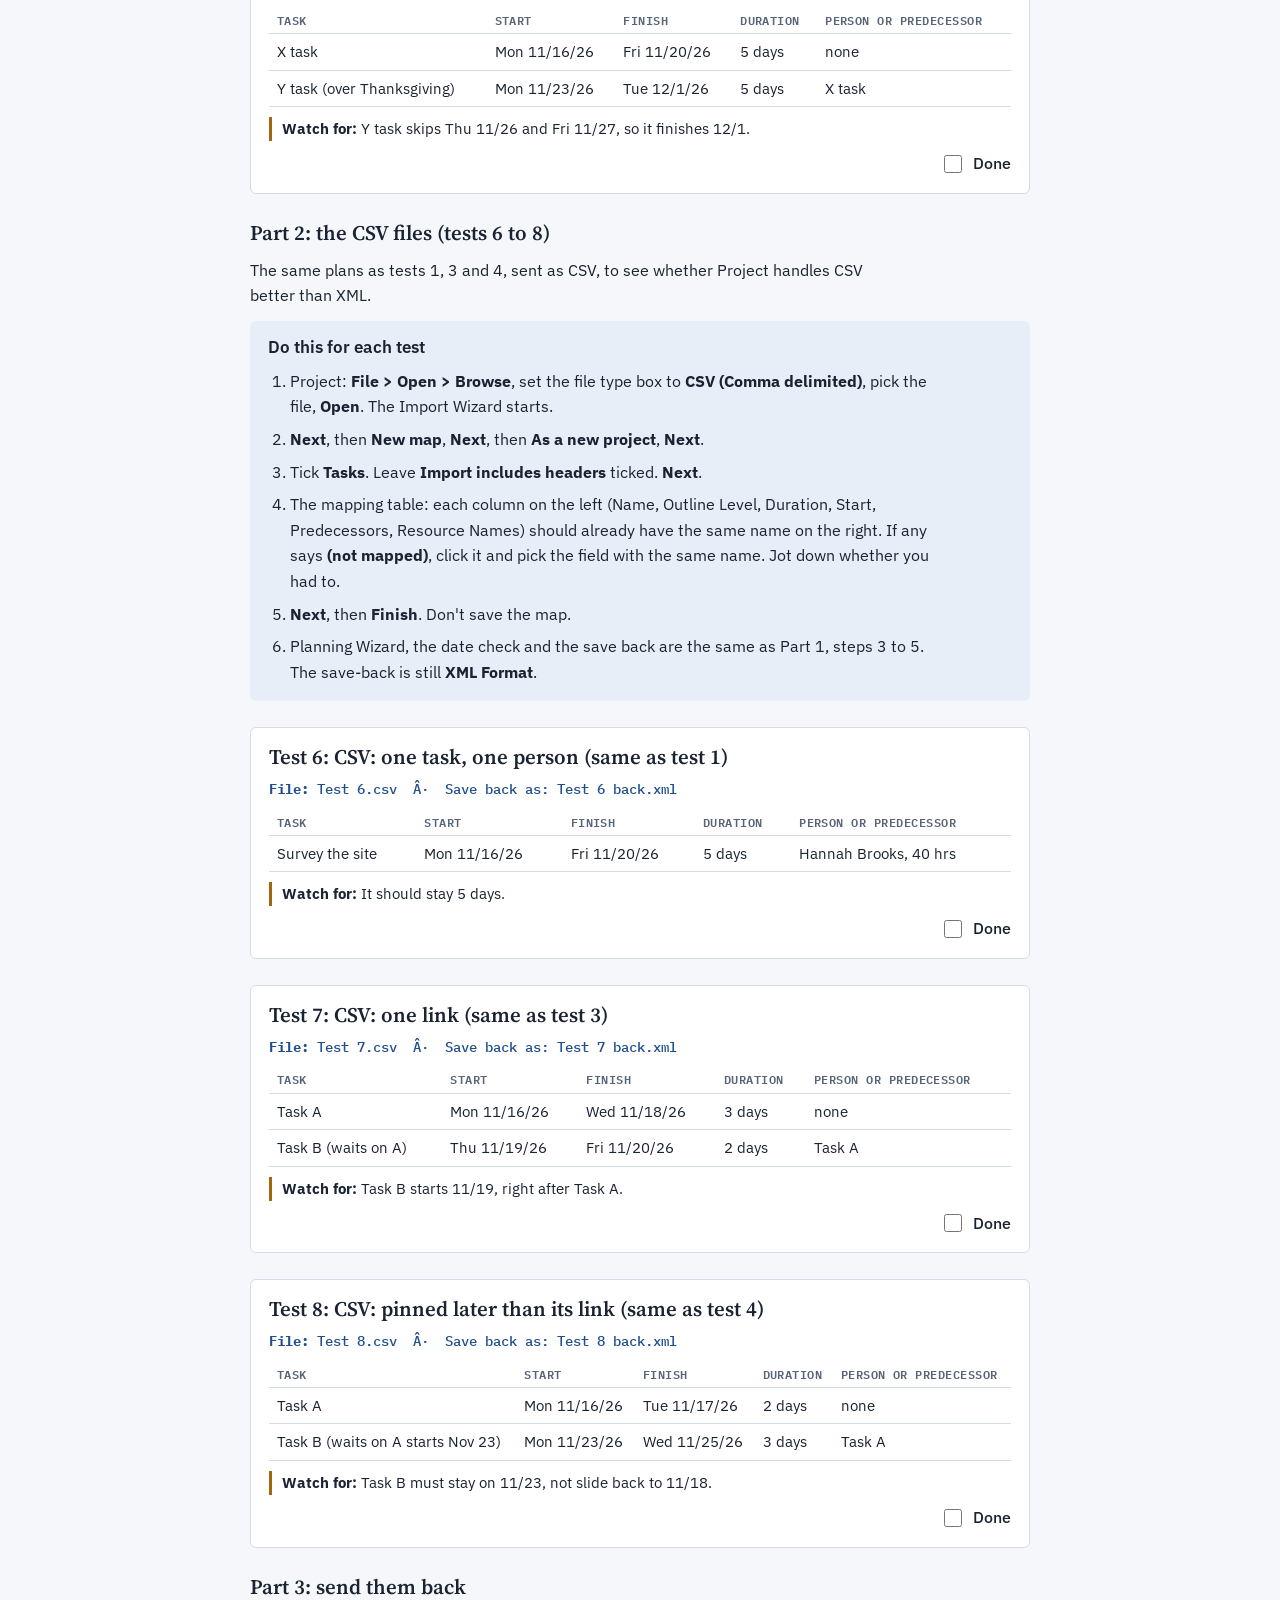
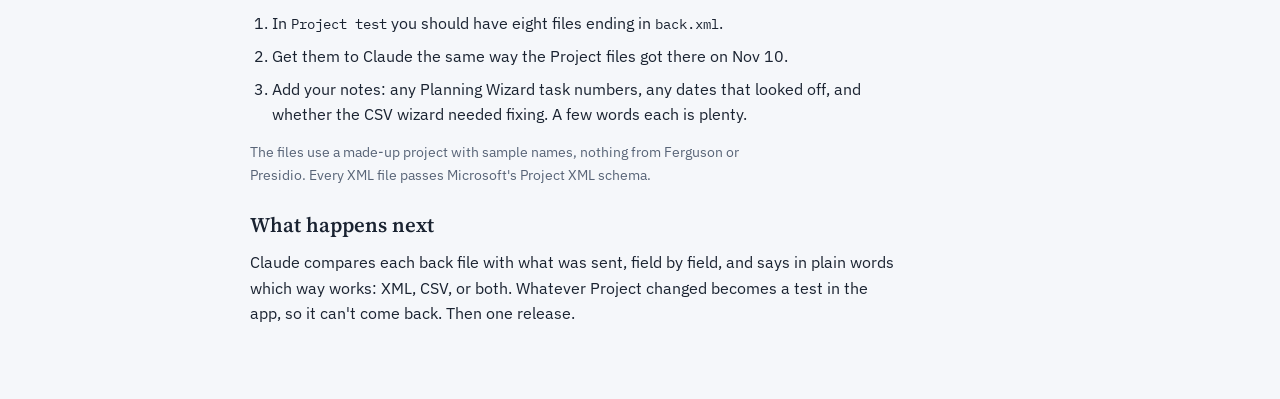
==== commit 7487c88a: "Update downloads Nov 13, 2026" ====
--- a/pt-0b9b662c30bc/index.html
+++ b/pt-0b9b662c30bc/index.html
@@ -59,6 +59,25 @@
     <p class="lede">Eight tiny test plans, about 20 minutes, one at a time. Nothing to judge: just open each one in Project, save it back, and send the files. Claude does the comparing.</p>
   </header>
 
+  <section class="routine" aria-labelledby="r3">
+    <h2 id="r3">Round 3: two people on a task, and work through a weekend (10 minutes)</h2>
+    <p>Two new things in the next release: a task can carry more than one person, and a task can run through the weekend. Four tiny files check that Project reads both the way the app means them.</p>
+    <ol>
+      <li>Make a folder on your desktop called <code>Project test 3</code>.</li>
+      <li><a href="Round-3-tests.zip"><b>Download the Round 3 tests</b></a>, then <b>Extract All</b> into <code>Project test 3</code>. You get <code>Test 9.xml</code>, <code>Test 10.xml</code>, <code>Test 11.xml</code> and <code>Test 12.csv</code>.</li>
+      <li>Open the three XML files the usual way (<b>XML Format</b>, <b>As a new project</b>). Open the CSV the Part 2 way (<b>CSV</b>, <b>New map</b>, <b>As a new project</b>, tick <b>Tasks</b>).</li>
+      <li>For each one, compare what Project shows with the table below. A yes or no for each line is plenty.</li>
+      <li>Save each one back as XML (<code>Test 9 back.xml</code> and so on) and send them with your notes the usual way.</li>
+    </ol>
+    <div class="tablewrap"><table><thead><tr><th>File</th><th>What Project should show</th></tr></thead><tbody>
+      <tr><td>Test 9.xml</td><td><b>Survey the site</b>, Mon 11/16/26 to Fri 11/20/26, 5 days. Two people: Hannah Brooks at 50% and Ken Adebayo at 50%, 20 hours each, 40 in all.</td></tr>
+      <tr><td>Test 10.xml</td><td>The same task and dates. Hannah Brooks at 75% with 30 hours, Ken Adebayo at 25% with 10 hours.</td></tr>
+      <tr><td>Test 11.xml</td><td><b>Cure the slab</b>, Fri 11/20/26 to Mon 11/23/26, 4 days, straight through Saturday and Sunday. <b>Strip the forms</b> starts Tue 11/24/26.</td></tr>
+      <tr><td>Test 12.csv</td><td><b>Survey the site</b>, 11/16/26 to 11/20/26, with both Hannah Brooks and Ken Adebayo on it.</td></tr>
+    </tbody></table></div>
+    <p class="watch"><b>Watch for:</b> in Test 9 and 10, the task must stay 5 days, not stretch or shrink when the second person is there. In Test 11, Cure the slab must not jump to Monday or stretch to the following week. Note any message Project shows when a file opens.</p>
+  </section>
+
   <section class="routine" aria-labelledby="r2">
     <h2 id="r2">Round 2: the "assigned outside the original dates" message (5 minutes)</h2>
     <p>Round 1 worked: every date, duration and pin held in Project. Each of these five files is Test 1 with one thing changed, to find which one stops the message.</p>
